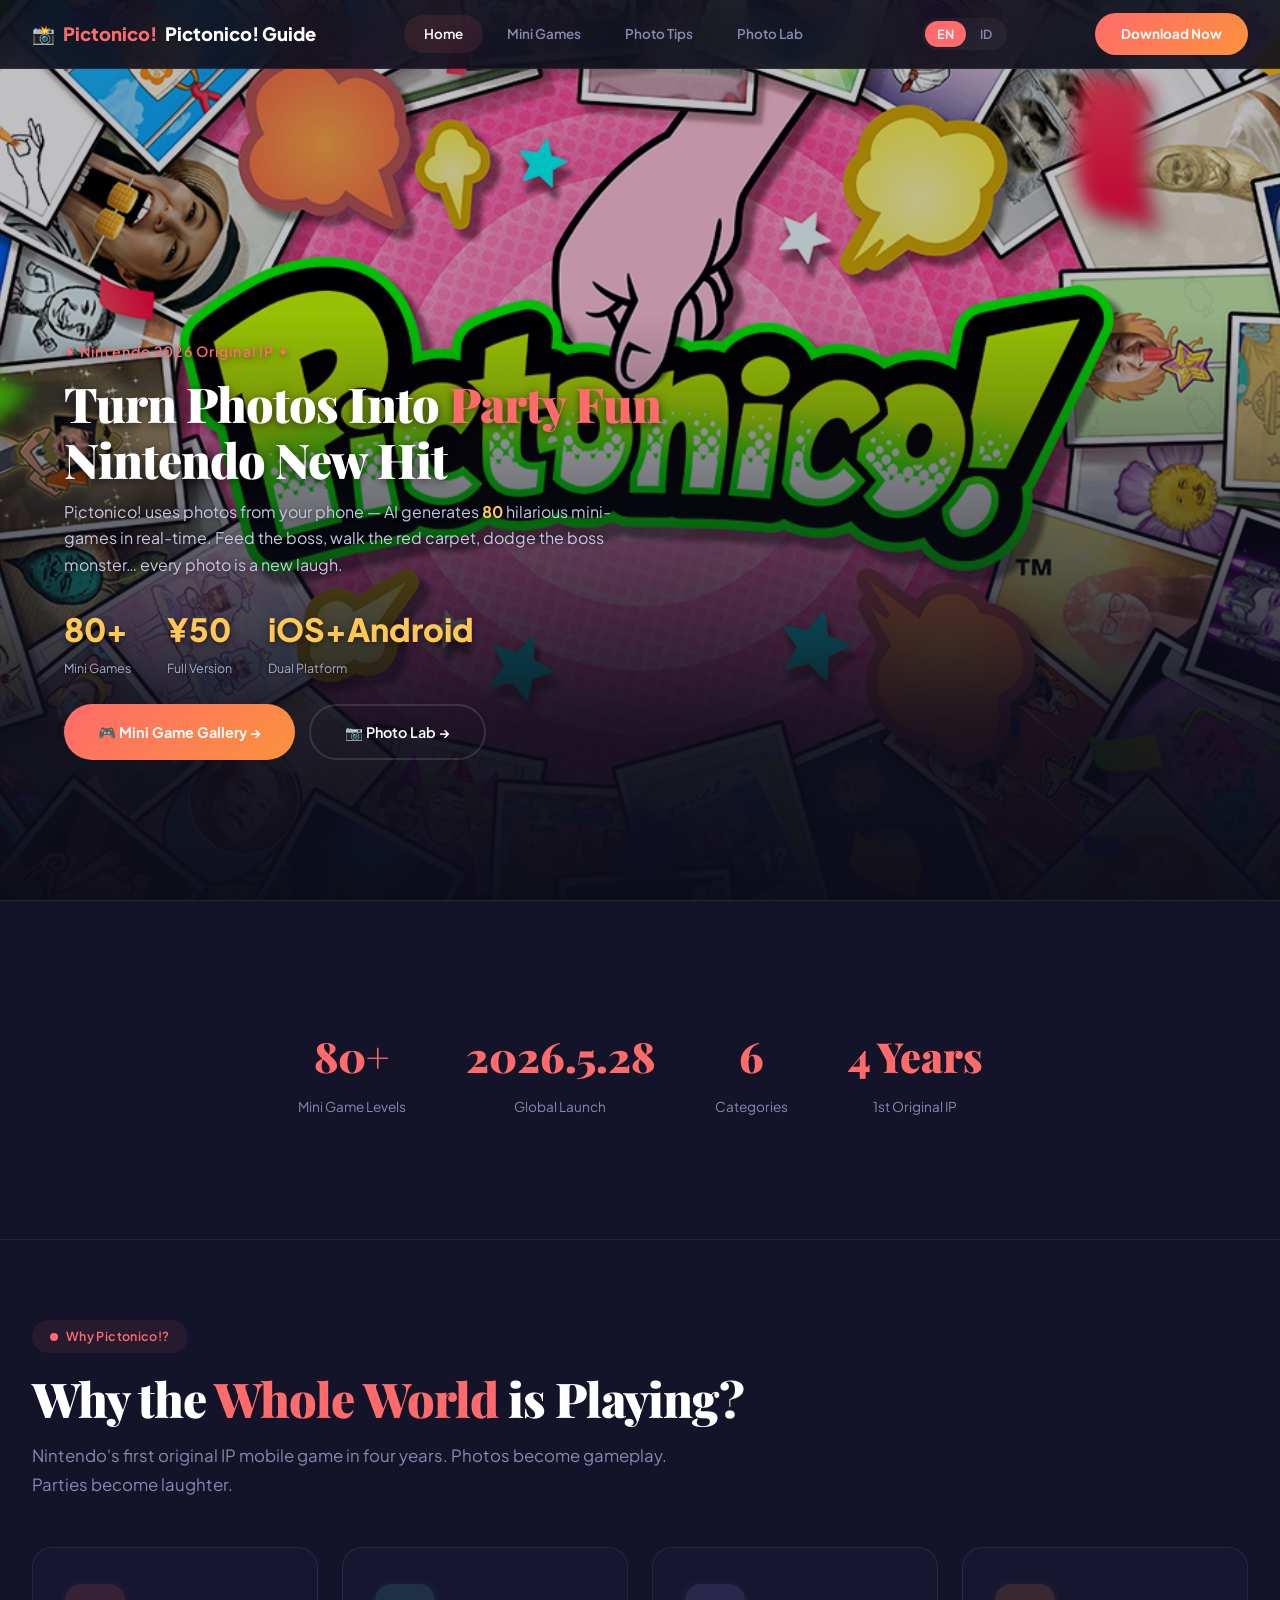
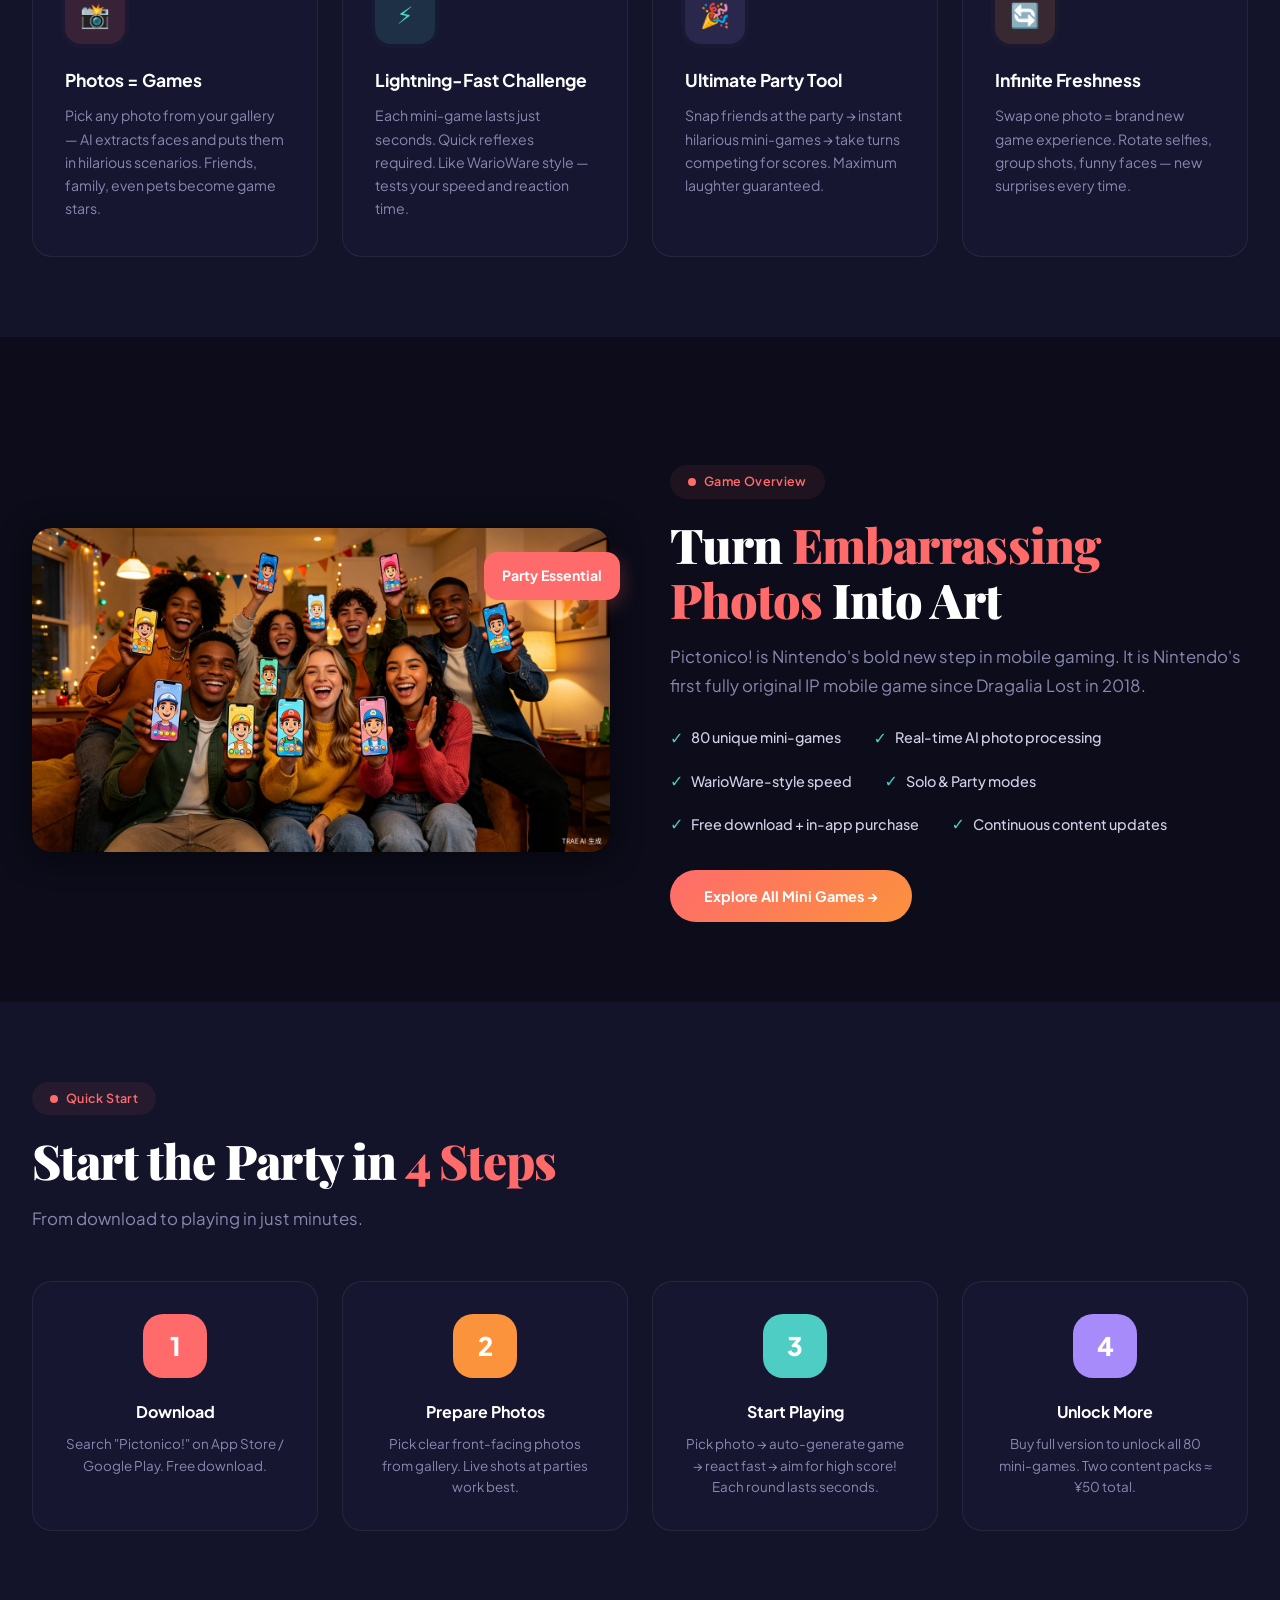
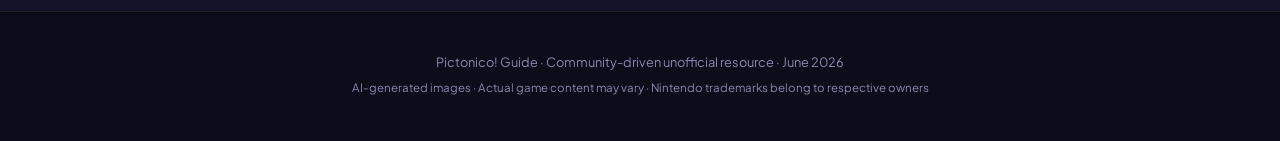
==== index.html @ 5dd5370d "Initial commit: Pictonico! Guide website — bilingual EN/ID, 4 pages, mini-games catalog, photo tips," ====
<!DOCTYPE html>
<html lang="en" dir="ltr">
<head>
<meta charset="UTF-8">
<!-- Google tag (gtag.js) -->
<script async src="https://www.googletagmanager.com/gtag/js?id=G-QFF1K0SGJ1"></script>
<script>window.dataLayer=window.dataLayer||[];function gtag(){dataLayer.push(arguments)}gtag('js',new Date());gtag('config','G-QFF1K0SGJ1')</script>
<meta name="viewport" content="width=device-width, initial-scale=1.0">
<title>Pictonico! Guide — Nintendo Party Photo Game Tips, Mini Games & Walkthrough</title>
<meta name="description" content="The ultimate Pictonico! fan guide: master all 80 mini-games, discover the best photo tips for hilarious results, and explore every wacky game scenario. Nintendo's 2026 original mobile party game — turn your friends' photos into laugh-out-loud micro-games.">
<meta name="keywords" content="Pictonico, Pictonico guide, Pictonico mini games, Pictonico photo tips, Nintendo Pictonico, Pictonico walkthrough, Pictonico! game, Nintendo party game, Pictonico download, Pictonico gameplay, Pictonico tips and tricks, Pictonico photo to game, how to play Pictonico, Pictonico characters, Pictonico all games">
<meta name="author" content="Pictonico Guide Community">
<meta name="robots" content="index, follow">
<meta property="og:title" content="Pictonico! Guide — Nintendo Party Photo Game Tips & Mini Games">
<meta property="og:description" content="Master all 80 mini-games in Pictonico! Turn photos into hilarious party fun with our complete guide, photo tips, and game catalog.">
<meta property="og:type" content="website">
<meta property="og:url" content="https://pictonico-guide.example.com/">
<meta property="og:image" content="hero-main.png">
<meta name="twitter:card" content="summary_large_image">
<meta name="twitter:title" content="Pictonico! Guide — Nintendo Party Photo Game">
<meta name="twitter:description" content="Turn your photos into hilarious mini-games. Complete Pictonico! guide with game catalog, photo tips & walkthrough.">
<link rel="canonical" href="https://pictonico-guide.example.com/">
<link rel="alternate" hreflang="en" href="https://pictonico-guide.example.com/">
<link rel="alternate" hreflang="id" href="https://pictonico-guide.example.com/id/">
<link rel="preconnect" href="https://fonts.googleapis.com">
<link href="https://fonts.googleapis.com/css2?family=Plus+Jakarta+Sans:wght@400;500;600;700;800&family=Playfair+Display:wght@700;900&display=swap" rel="stylesheet">
<link rel="stylesheet" href="shared.css">
<style>
#hero{min-height:100vh;display:flex;flex-direction:column;justify-content:flex-end;background:url('hero-main.png') center/cover no-repeat;position:relative;overflow:hidden}
#hero::before{content:'';position:absolute;inset:0;background:rgba(6,6,15,.25);pointer-events:none;z-index:0}
#hero::after{content:'';position:absolute;bottom:0;left:0;right:0;height:65%;background:linear-gradient(transparent 0%,rgba(12,12,26,.55) 40%,rgba(12,12,26,.9) 70%,rgba(12,12,26,.98) 100%);pointer-events:none;z-index:0}
.hero-bottom{position:relative;z-index:1;max-width:1300px;margin:0 auto;padding:0 32px 60px;width:100%}
.hero-txt h5{color:var(--accent);font-size:.88rem;font-weight:600;letter-spacing:.08em;margin-bottom:12px;text-shadow:0 2px 6px rgba(0,0,0,.5)}
.hero-txt h1{font-family:'Playfair Display',serif;font-size:clamp(2rem,4vw,3rem);font-weight:900;color:var(--white);line-height:1.15;margin-bottom:12px;letter-spacing:-.02em;text-shadow:0 2px 10px rgba(0,0,0,.6)}
.hero-txt h1 em{color:var(--accent);font-style:normal}
.hero-txt p{color:#c8c8e4;font-size:1rem;line-height:1.65;margin-bottom:24px;max-width:560px;text-shadow:0 1px 4px rgba(0,0,0,.5)}
.hero-stats{display:flex;gap:36px;margin-bottom:24px;flex-wrap:wrap}
.hs h3{font-size:2rem;font-weight:800;color:var(--gold);text-shadow:0 2px 6px rgba(0,0,0,.5)}
.hs span{font-size:.78rem;color:#aaaacc;display:block;margin-top:2px;text-shadow:0 1px 3px rgba(0,0,0,.5)}
.hero-btns{display:flex;gap:14px;flex-wrap:wrap}
#stats{border-top:1px solid var(--border);border-bottom:1px solid var(--border);background:var(--bg2)}
#stats .s-grid{display:flex;justify-content:center;gap:60px;flex-wrap:wrap;max-width:1100px;margin:0 auto}
#stats .s-item{text-align:center}
#stats .s-item h3{font-size:2.6rem;font-weight:900;font-family:'Playfair Display',serif;color:var(--accent)}
#stats .s-item span{font-size:.85rem;color:var(--dim)}
#features{background:var(--bg2)}
#about .about-grid{display:grid;grid-template-columns:1fr 1fr;gap:60px;align-items:center;margin-top:48px}
#about .about-img{position:relative}
#about .about-img .badge{position:absolute;top:24px;right:-10px;background:var(--accent);color:#fff;padding:12px 18px;border-radius:14px;font-weight:700;font-size:.88rem;box-shadow:0 6px 20px rgba(255,107,107,.3)}
.check-list{list-style:none;display:flex;flex-wrap:wrap;gap:16px 32px;margin:24px 0 32px}
.check-list li{display:flex;align-items:center;gap:8px;color:var(--text);font-size:.9rem;font-weight:500}
.check-list li::before{content:'✓';color:var(--green);font-weight:700;font-size:1rem}
#steps{background:var(--bg2)}
.steps-grid{display:grid;grid-template-columns:repeat(auto-fit,minmax(260px,1fr));gap:24px;margin-top:48px}
.step-card{background:var(--card-bg);border:1px solid var(--border);border-radius:var(--radius);padding:32px;text-align:center;transition:var(--tr)}
.step-card:hover{transform:translateY(-6px);box-shadow:var(--shadow-hover)}
.step-card .sn{width:64px;height:64px;border-radius:20px;display:flex;align-items:center;justify-content:center;font-size:1.6rem;font-weight:900;color:#fff;margin:0 auto 20px}
.step-card h4{color:var(--white);font-size:1rem;margin-bottom:8px}
.step-card p{color:var(--dim);font-size:.84rem;line-height:1.6}
@media(max-width:1024px){.hero-txt p{margin:0 auto 32px}.hero-stats,.hero-btns{justify-content:center}#about .about-grid{grid-template-columns:1fr}#about .about-img{max-width:500px;margin:0 auto}}
@media(max-width:768px){.hero-bottom{padding:0 20px 40px}#hero::after{height:70%}}
</style>
</head>
<body>

<header><div class="hdr-inner">
  <a class="logo" href="index.html">📸 <em style="color:var(--accent);font-style:normal">Pictonico!</em> <span data-t="site_title">Guide</span></a>
  <button class="nav-ham" id="ham" onclick="document.getElementById('nl').classList.toggle('open')"><span></span><span></span><span></span></button>
  <div class="nav-links" id="nl">
    <a href="index.html" class="active" data-t="nav_home">Home</a>
    <a href="minigames.html" data-t="nav_games">Mini Games</a>
    <a href="tips.html" data-t="nav_tips">Photo Tips</a>
    <a href="lab.html" data-t="nav_lab">Photo Lab</a>
  </div>
  <div class="lang-toggle">
    <button class="lang-btn on" data-lang="en">EN</button>
    <button class="lang-btn" data-lang="id">ID</button>
  </div>
  <a class="nav-cta" href="https://pictonico.nintendo.com/" target="_blank" rel="noopener" data-t="nav_cta">Download</a>
</div></header>

<section id="hero">
  <div class="hero-bottom">
    <div class="hero-txt">
      <h5 data-t="hero_subtitle">✦ Nintendo 2026 Original IP ✦</h5>
      <h1><span data-t="hero_h1_line1">Turn Photos Into</span> <em data-t="hero_h1_em">Party Fun</em><br><span data-t="hero_h1_line2">Nintendo New Hit</span></h1>
      <p data-t="hero_desc">Pictonico! uses photos from your phone — AI generates 80 hilarious mini-games in real-time. Feed the boss, walk the red carpet, dodge the boss monster… every photo is a new laugh.</p>
      <div class="hero-stats"><div class="hs"><h3 data-t="hero_stat1_val">80+</h3><span data-t="hero_stat1_lbl">Mini Games</span></div><div class="hs"><h3 data-t="hero_stat2_val">¥50</h3><span data-t="hero_stat2_lbl">Full Version</span></div><div class="hs"><h3 data-t="hero_stat3_val">iOS+Android</h3><span data-t="hero_stat3_lbl">Dual Platform</span></div></div>
      <div class="hero-btns"><a href="minigames.html" class="btn-primary" data-t="hero_btn1">🎮 Mini Game Gallery →</a><a href="lab.html" class="btn-outline" data-t="hero_btn2">📷 Photo Lab →</a></div>
    </div>
  </div>
</section>

<section id="stats"><div class="sec-inner" style="padding:40px 0"><div class="s-grid"><div class="s-item"><h3 data-t="stat1_val">80+</h3><span data-t="stat1_lbl">Mini Game Levels</span></div><div class="s-item"><h3 data-t="stat2_val">2026.5.28</h3><span data-t="stat2_lbl">Global Launch</span></div><div class="s-item"><h3 data-t="stat3_val">6</h3><span data-t="stat3_lbl">Categories</span></div><div class="s-item"><h3 data-t="stat4_val">4 Years</h3><span data-t="stat4_lbl">1st Original IP</span></div></div></div></section>

<section id="features"><div class="sec-inner">
  <span class="sec-label"><span class="dot"></span><span data-t="feat_label">Why Pictonico!?</span></span>
  <h2 class="sec-title" data-t="feat_title">Why the Whole World is Playing?</h2>
  <p class="sec-sub" data-t="feat_sub">Nintendo's first original IP mobile game in four years. Photos become gameplay. Parties become laughter.</p>
  <div class="f-grid">
    <div class="f-card fade-up"><div class="f-icon" style="background:rgba(255,107,107,.12);color:var(--accent)">📸</div><h4 data-t="feat1_title">Photos = Games</h4><p data-t="feat1_desc">Pick any photo — AI puts faces in hilarious scenarios. Friends, family, even pets become game stars.</p></div>
    <div class="f-card fade-up"><div class="f-icon" style="background:rgba(78,205,196,.12);color:var(--green)">⚡</div><h4 data-t="feat2_title">Lightning-Fast Challenge</h4><p data-t="feat2_desc">Each mini-game lasts seconds. Quick reflexes required. WarioWare-style speed test.</p></div>
    <div class="f-card fade-up"><div class="f-icon" style="background:rgba(167,139,250,.12);color:var(--purple)">🎉</div><h4 data-t="feat3_title">Ultimate Party Tool</h4><p data-t="feat3_desc">Snap friends → instant mini-games → compete for scores. Maximum laughter guaranteed.</p></div>
    <div class="f-card fade-up"><div class="f-icon" style="background:rgba(251,146,60,.12);color:var(--orange)">🔄</div><h4 data-t="feat4_title">Infinite Freshness</h4><p data-t="feat4_desc">Swap one photo = new game experience. New surprises every time.</p></div>
  </div>
</div></section>

<section id="about"><div class="sec-inner"><div class="about-grid">
  <div class="about-img fade-up"><img class="card-img" src="party-scene.jpg" alt="Party fun"><div class="badge" data-t="about_badge">🎯 Party Essential</div></div>
  <div class="fade-up">
    <span class="sec-label"><span class="dot"></span><span data-t="about_label">Game Overview</span></span>
    <h2 class="sec-title" data-t="about_title">Turn Embarrassing Photos Into Art</h2>
    <p class="sec-sub" data-t="about_desc">Pictonico! is Nintendo's bold new step in mobile gaming — their first fully original IP mobile game since Dragalia Lost in 2018.</p>
    <ul class="check-list"><li data-t="about_li1">80 unique mini-games</li><li data-t="about_li2">Real-time AI photo processing</li><li data-t="about_li3">WarioWare-style speed</li><li data-t="about_li4">Solo & Party modes</li><li data-t="about_li5">Free download + in-app purchase</li><li data-t="about_li6">Continuous content updates</li></ul>
    <a href="minigames.html" class="btn-primary" data-t="about_btn">Explore All Mini Games →</a>
  </div>
</div></div></section>

<section id="steps"><div class="sec-inner">
  <span class="sec-label"><span class="dot"></span><span data-t="steps_label">Quick Start</span></span>
  <h2 class="sec-title" data-t="steps_title">Start the Party in 4 Steps</h2>
  <p class="sec-sub" data-t="steps_sub">From download to playing in just minutes.</p>
  <div class="steps-grid">
    <div class="step-card fade-up"><div class="sn" style="background:var(--accent)">1</div><h4 data-t="step1_title">Download</h4><p data-t="step1_desc">Search "Pictonico!" on App Store / Google Play. Free download.</p></div>
    <div class="step-card fade-up"><div class="sn" style="background:var(--orange)">2</div><h4 data-t="step2_title">Prepare Photos</h4><p data-t="step2_desc">Pick clear front-facing photos from gallery. Live shots at parties work best.</p></div>
    <div class="step-card fade-up"><div class="sn" style="background:var(--green)">3</div><h4 data-t="step3_title">Start Playing</h4><p data-t="step3_desc">Pick photo → generate game → react fast → aim for high score!</p></div>
    <div class="step-card fade-up"><div class="sn" style="background:var(--purple)">4</div><h4 data-t="step4_title">Unlock More</h4><p data-t="step4_desc">Buy full version to unlock all 80 mini-games. ≈ ¥50 total.</p></div>
  </div>
</div></section>

<footer><p data-t="footer1">Pictonico! Guide · Community-driven unofficial resource · June 2026</p><p style="font-size:0.72rem" data-t="footer2">AI-generated images · Nintendo trademarks belong to respective owners</p></footer>

<script src="i18n.js"></script>
<script>
document.querySelectorAll('.fade-up').forEach(el=>{const o=new IntersectionObserver((e)=>{e.forEach(x=>{if(x.isIntersecting){x.target.classList.add('in');o.unobserve(x.target)}})},{threshold:0.15});o.observe(el)});
document.addEventListener('click',e=>{const n=document.getElementById('nl'),h=document.getElementById('ham');if(!n.contains(e.target)&&!h.contains(e.target))n.classList.remove('open')});
</script>
</body>
</html>
---- shared.css ----
/* ===== SHARED STYLES ===== */
:root{
  --bg:#0c0c1a;--bg2:#13132a;--bg3:#1a1a38;--card-bg:#161630;
  --white:#fff;--text:#d0d0e8;--dim:#8888b0;
  --border:rgba(255,255,255,.07);--accent:#ff6b6b;--gold:#ffc853;
  --orange:#fb923c;--green:#4ecdc4;--purple:#a78bfa;
  --radius:20px;--radius-sm:14px;
  --shadow:0 4px 30px rgba(0,0,0,.5);
  --shadow-hover:0 8px 40px rgba(0,0,0,.6),0 0 0 1px rgba(255,255,255,.08);
  --tr:0.35s cubic-bezier(.25,.46,.45,.94);
}
*,*::before,*::after{box-sizing:border-box;margin:0;padding:0}
html{scroll-behavior:smooth;font-size:16px}
body{
  font-family:'Plus Jakarta Sans',system-ui,sans-serif;
  background:var(--bg);color:var(--text);line-height:1.7;
  overflow-x:hidden;min-height:100vh;-webkit-font-smoothing:antialiased;
}
::-webkit-scrollbar{width:5px}
::-webkit-scrollbar-thumb{background:rgba(255,255,255,.1);border-radius:4px}

/* HEADER */
header{
  position:fixed;top:0;left:0;right:0;z-index:1000;
  background:rgba(12,12,26,.88);backdrop-filter:blur(20px);
  border-bottom:1px solid var(--border);
}
.hdr-inner{
  max-width:1300px;margin:0 auto;padding:0 32px;
  display:flex;align-items:center;justify-content:space-between;height:68px;
}
.logo{display:flex;align-items:center;gap:8px;text-decoration:none;color:var(--white);font-weight:800;font-size:1.15rem}
.logo em{color:var(--accent);font-style:normal}
.nav-links{display:flex;gap:4px}
.nav-links a{
  padding:8px 20px;border-radius:25px;font-size:.84rem;font-weight:600;
  color:var(--dim);text-decoration:none;transition:var(--tr);
}
.nav-links a:hover,.nav-links a.active{color:var(--white);background:rgba(255,107,107,.1)}
.nav-cta{
  padding:10px 26px;border-radius:25px;
  background:linear-gradient(135deg,var(--accent),var(--orange));
  color:#fff;font-weight:700;font-size:.84rem;text-decoration:none;
  transition:var(--tr);
}
.nav-cta:hover{transform:translateY(-2px);box-shadow:0 6px 24px rgba(255,107,107,.3)}

/* LANG TOGGLE */
.lang-toggle{
  display:flex;gap:2px;margin-left:12px;
  background:rgba(255,255,255,.04);border-radius:20px;padding:3px;
}
.lang-btn{
  padding:5px 12px;border-radius:18px;border:none;background:none;
  color:var(--dim);font-size:.78rem;font-weight:600;cursor:pointer;
  transition:var(--tr);font-family:inherit;
}
.lang-btn:hover{color:var(--white)}
.lang-btn.on{background:var(--accent);color:#fff}

.nav-ham{display:none;flex-direction:column;gap:5px;cursor:pointer;background:none;border:none;padding:8px}
.nav-ham span{display:block;width:24px;height:2px;background:var(--white);border-radius:2px}

/* SECTIONS */
section{padding:80px 32px;position:relative}
.sec-inner{max-width:1300px;margin:0 auto;position:relative;z-index:1}
.sec-label{
  display:inline-flex;align-items:center;gap:8px;padding:6px 18px;border-radius:25px;
  background:rgba(255,107,107,.08);color:var(--accent);
  font-size:.78rem;font-weight:600;letter-spacing:.03em;margin-bottom:18px;
}
.sec-label .dot{width:8px;height:8px;border-radius:50%;background:var(--accent);animation:pulse 2s infinite}
@keyframes pulse{0%,100%{opacity:1}50%{opacity:.35}}
.sec-title{
  font-family:'Playfair Display',serif;
  font-size:clamp(2rem,4.5vw,3rem);font-weight:900;
  color:var(--white);line-height:1.15;margin-bottom:16px;letter-spacing:-.02em;
}
.sec-title em{color:var(--accent);font-style:normal}
.sec-sub{color:var(--dim);font-size:1.05rem;max-width:640px;line-height:1.7}

/* BUTTONS */
.btn-primary{
  padding:14px 34px;border-radius:30px;
  background:linear-gradient(135deg,var(--accent),var(--orange));
  color:#fff;font-weight:700;font-size:.9rem;text-decoration:none;
  transition:var(--tr);border:none;cursor:pointer;display:inline-flex;align-items:center;gap:8px;
}
.btn-primary:hover{transform:translateY(-3px);box-shadow:0 8px 30px rgba(255,107,107,.35)}
.btn-outline{
  padding:14px 34px;border-radius:30px;
  border:2px solid rgba(255,255,255,.12);background:transparent;
  color:var(--white);font-weight:600;font-size:.9rem;text-decoration:none;
  transition:var(--tr);cursor:pointer;display:inline-flex;align-items:center;gap:8px;
}
.btn-outline:hover{border-color:var(--accent);color:var(--accent);transform:translateY(-3px)}

/* GRID HELPERS */
.f-grid{display:grid;grid-template-columns:repeat(auto-fit,minmax(280px,1fr));gap:24px;margin-top:48px}
.f-card{
  background:var(--card-bg);border:1px solid var(--border);
  border-radius:var(--radius);padding:36px 32px;
  transition:var(--tr);position:relative;
}
.f-card:hover{transform:translateY(-6px);box-shadow:var(--shadow-hover);border-color:rgba(255,107,107,.2)}
.f-card .f-icon{width:60px;height:60px;border-radius:16px;display:flex;align-items:center;justify-content:center;font-size:1.5rem;margin-bottom:22px;position:relative}
.f-card .f-icon::after{content:'';position:absolute;inset:-4px;border-radius:20px;background:inherit;opacity:.15;z-index:-1}
.f-card:hover .f-icon{transform:scale(1.1);transition:var(--tr)}
.f-card h4{font-size:1.1rem;color:var(--white);margin-bottom:8px}
.f-card p{color:var(--dim);font-size:.88rem;line-height:1.65}

/* FOOTER */
footer{
  background:var(--bg);border-top:1px solid var(--border);
  padding:40px 32px;text-align:center;
}
footer p{color:var(--dim);font-size:.8rem;margin-bottom:4px}

.card-img{width:100%;border-radius:var(--radius);box-shadow:var(--shadow)}

/* ANIMATION */
.fade-up{opacity:0;transform:translateY(40px);transition:all .8s cubic-bezier(.25,.46,.45,.94)}
.fade-up.in{opacity:1;transform:translateY(0)}

/* RESPONSIVE */
@media(max-width:768px){
  .nav-links{display:none;position:absolute;top:68px;left:0;right:0;flex-direction:column;background:rgba(12,12,26,.98);padding:10px;border-bottom:1px solid var(--border)}
  .nav-links.open{display:flex}
  .nav-ham{display:flex}
  .nav-cta{display:none}
  section{padding:64px 20px}
}
@media(max-width:480px){
  .f-grid{grid-template-columns:1fr}
}
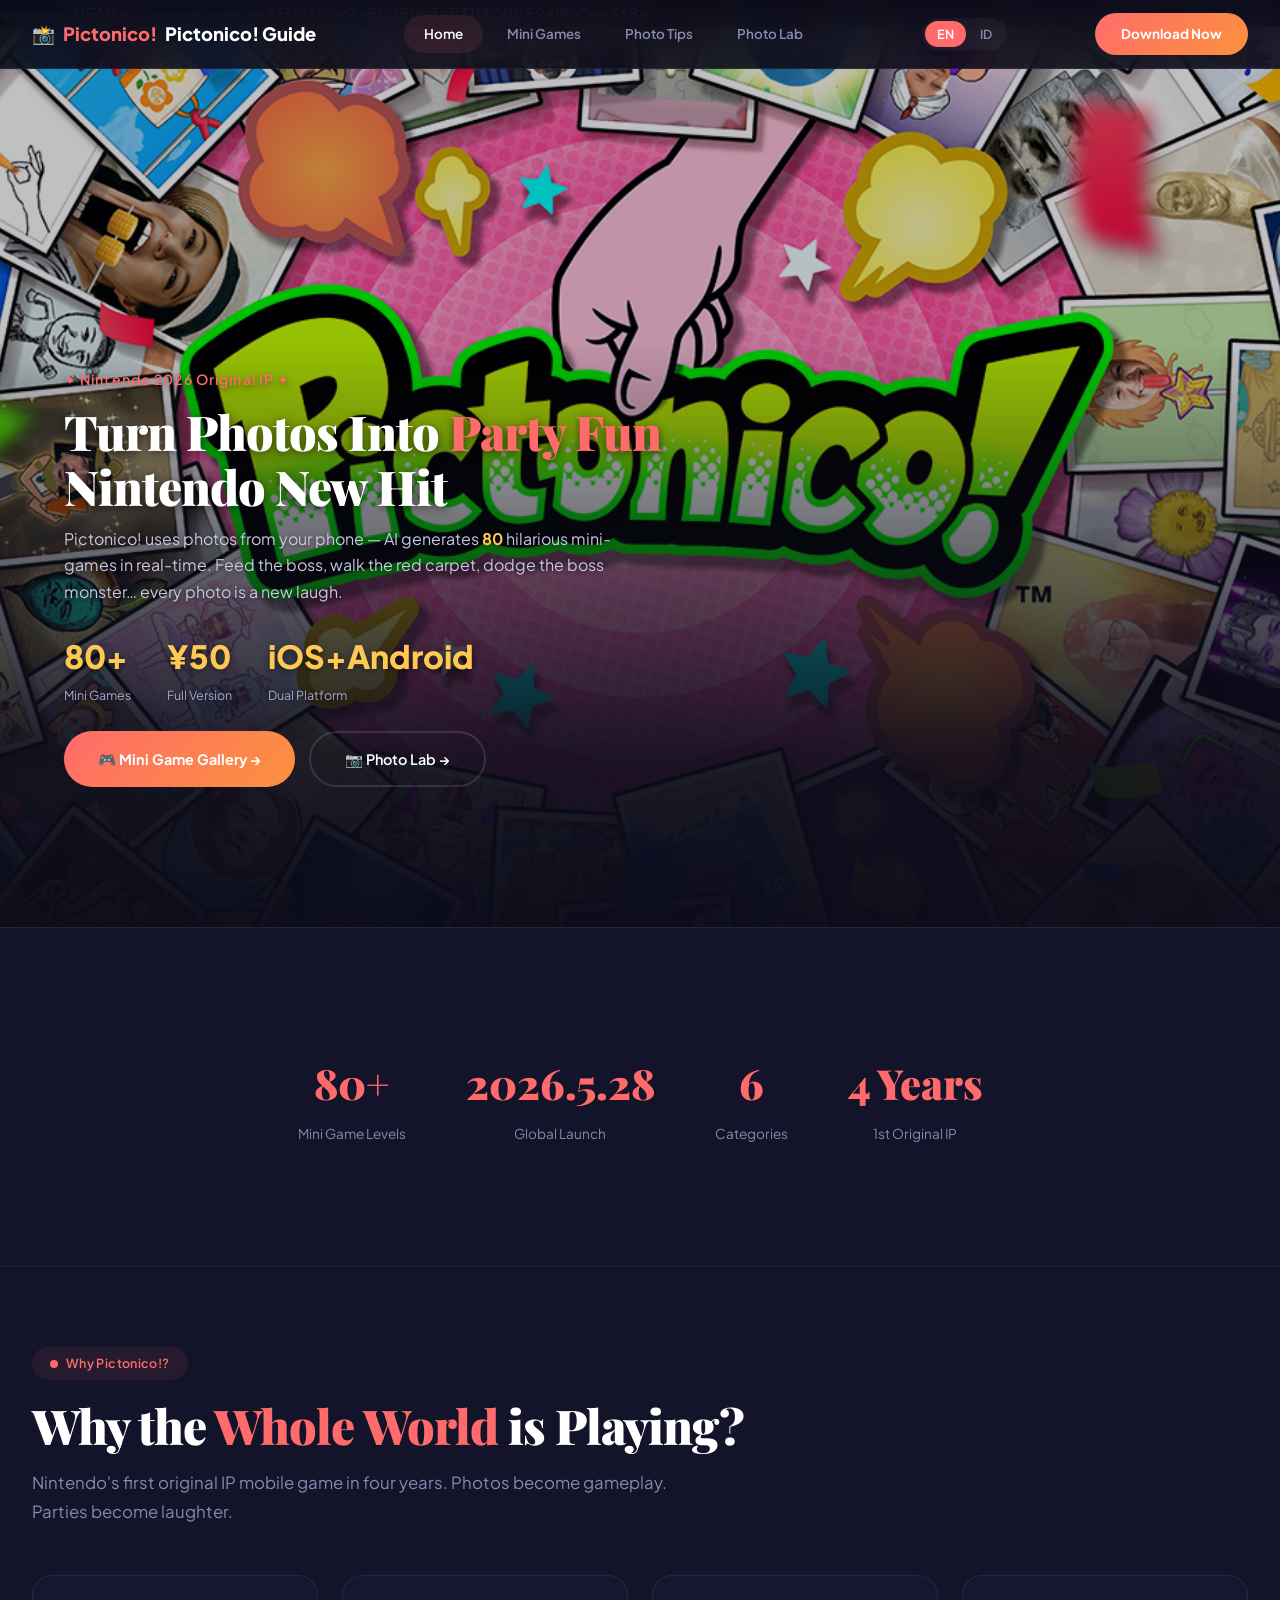
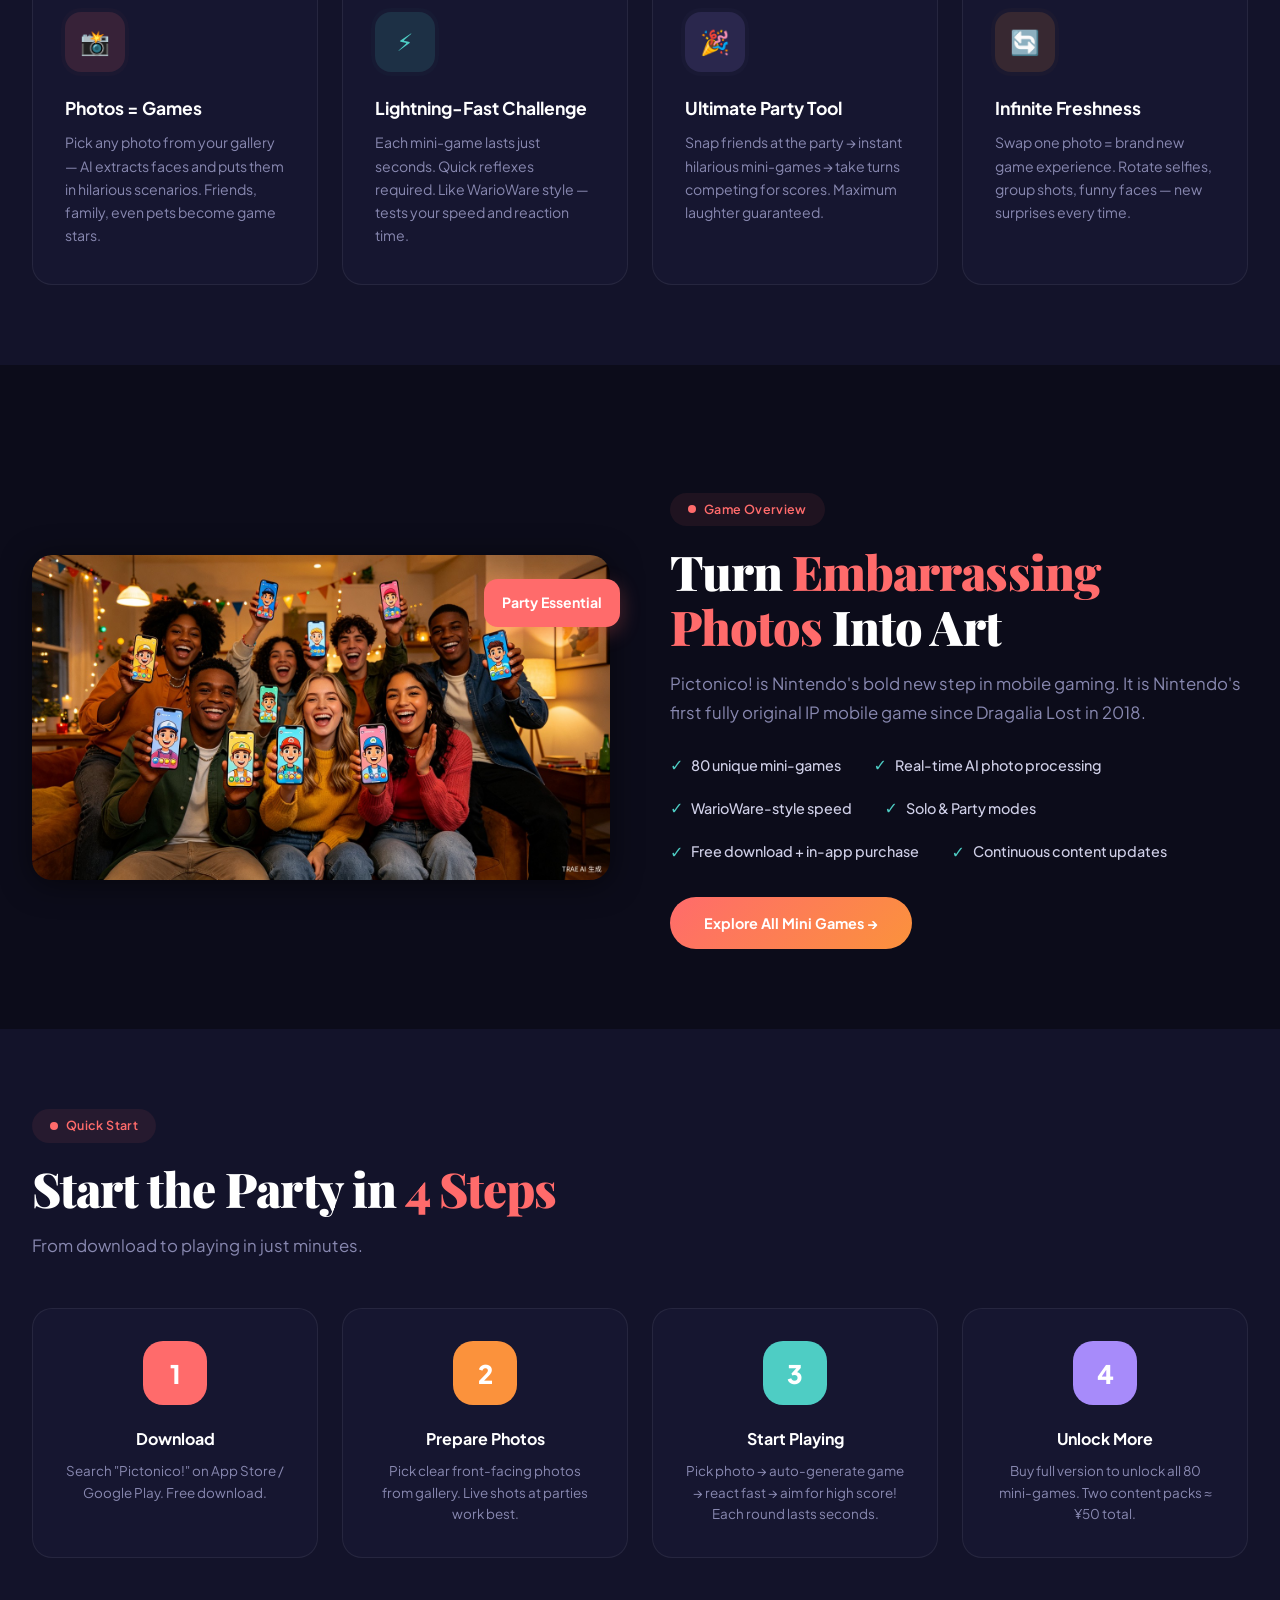
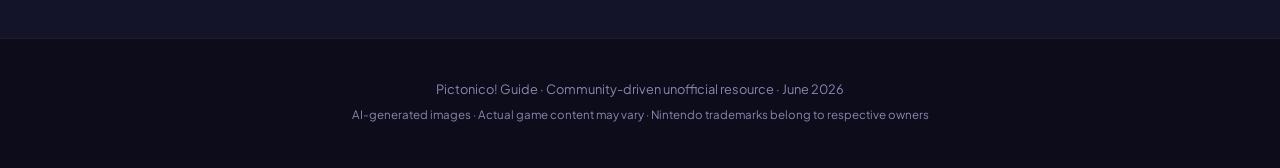
==== commit 0a14a230: "Add Google AdSense (ca-pub-1691516136077983) to all pages" ====
--- a/index.html
+++ b/index.html
@@ -3,6 +3,10 @@
 <head>
 <meta charset="UTF-8">
 <!-- Google tag (gtag.js) -->
+<<<<<<< HEAD
+<script async src="https://pagead2.googlesyndication.com/pagead/js/adsbygoogle.js?client=ca-pub-1691516136077983" crossorigin="anonymous"></script>
+=======
+>>>>>>> 6f3f470cc7a5045ba84531f700b52a19a8ec368a
 <script async src="https://www.googletagmanager.com/gtag/js?id=G-QFF1K0SGJ1"></script>
 <script>window.dataLayer=window.dataLayer||[];function gtag(){dataLayer.push(arguments)}gtag('js',new Date());gtag('config','G-QFF1K0SGJ1')</script>
 <meta name="viewport" content="width=device-width, initial-scale=1.0">
@@ -14,14 +18,14 @@
 <meta property="og:title" content="Pictonico! Guide — Nintendo Party Photo Game Tips & Mini Games">
 <meta property="og:description" content="Master all 80 mini-games in Pictonico! Turn photos into hilarious party fun with our complete guide, photo tips, and game catalog.">
 <meta property="og:type" content="website">
-<meta property="og:url" content="https://pictonico-guide.example.com/">
+<meta property="og:url" content="https://gamehpego.com/">
 <meta property="og:image" content="hero-main.png">
 <meta name="twitter:card" content="summary_large_image">
 <meta name="twitter:title" content="Pictonico! Guide — Nintendo Party Photo Game">
 <meta name="twitter:description" content="Turn your photos into hilarious mini-games. Complete Pictonico! guide with game catalog, photo tips & walkthrough.">
-<link rel="canonical" href="https://pictonico-guide.example.com/">
-<link rel="alternate" hreflang="en" href="https://pictonico-guide.example.com/">
-<link rel="alternate" hreflang="id" href="https://pictonico-guide.example.com/id/">
+<link rel="canonical" href="https://gamehpego.com/">
+<link rel="alternate" hreflang="en" href="https://gamehpego.com/">
+<link rel="alternate" hreflang="id" href="https://gamehpego.com/id/">
 <link rel="preconnect" href="https://fonts.googleapis.com">
 <link href="https://fonts.googleapis.com/css2?family=Plus+Jakarta+Sans:wght@400;500;600;700;800&family=Playfair+Display:wght@700;900&display=swap" rel="stylesheet">
 <link rel="stylesheet" href="shared.css">
